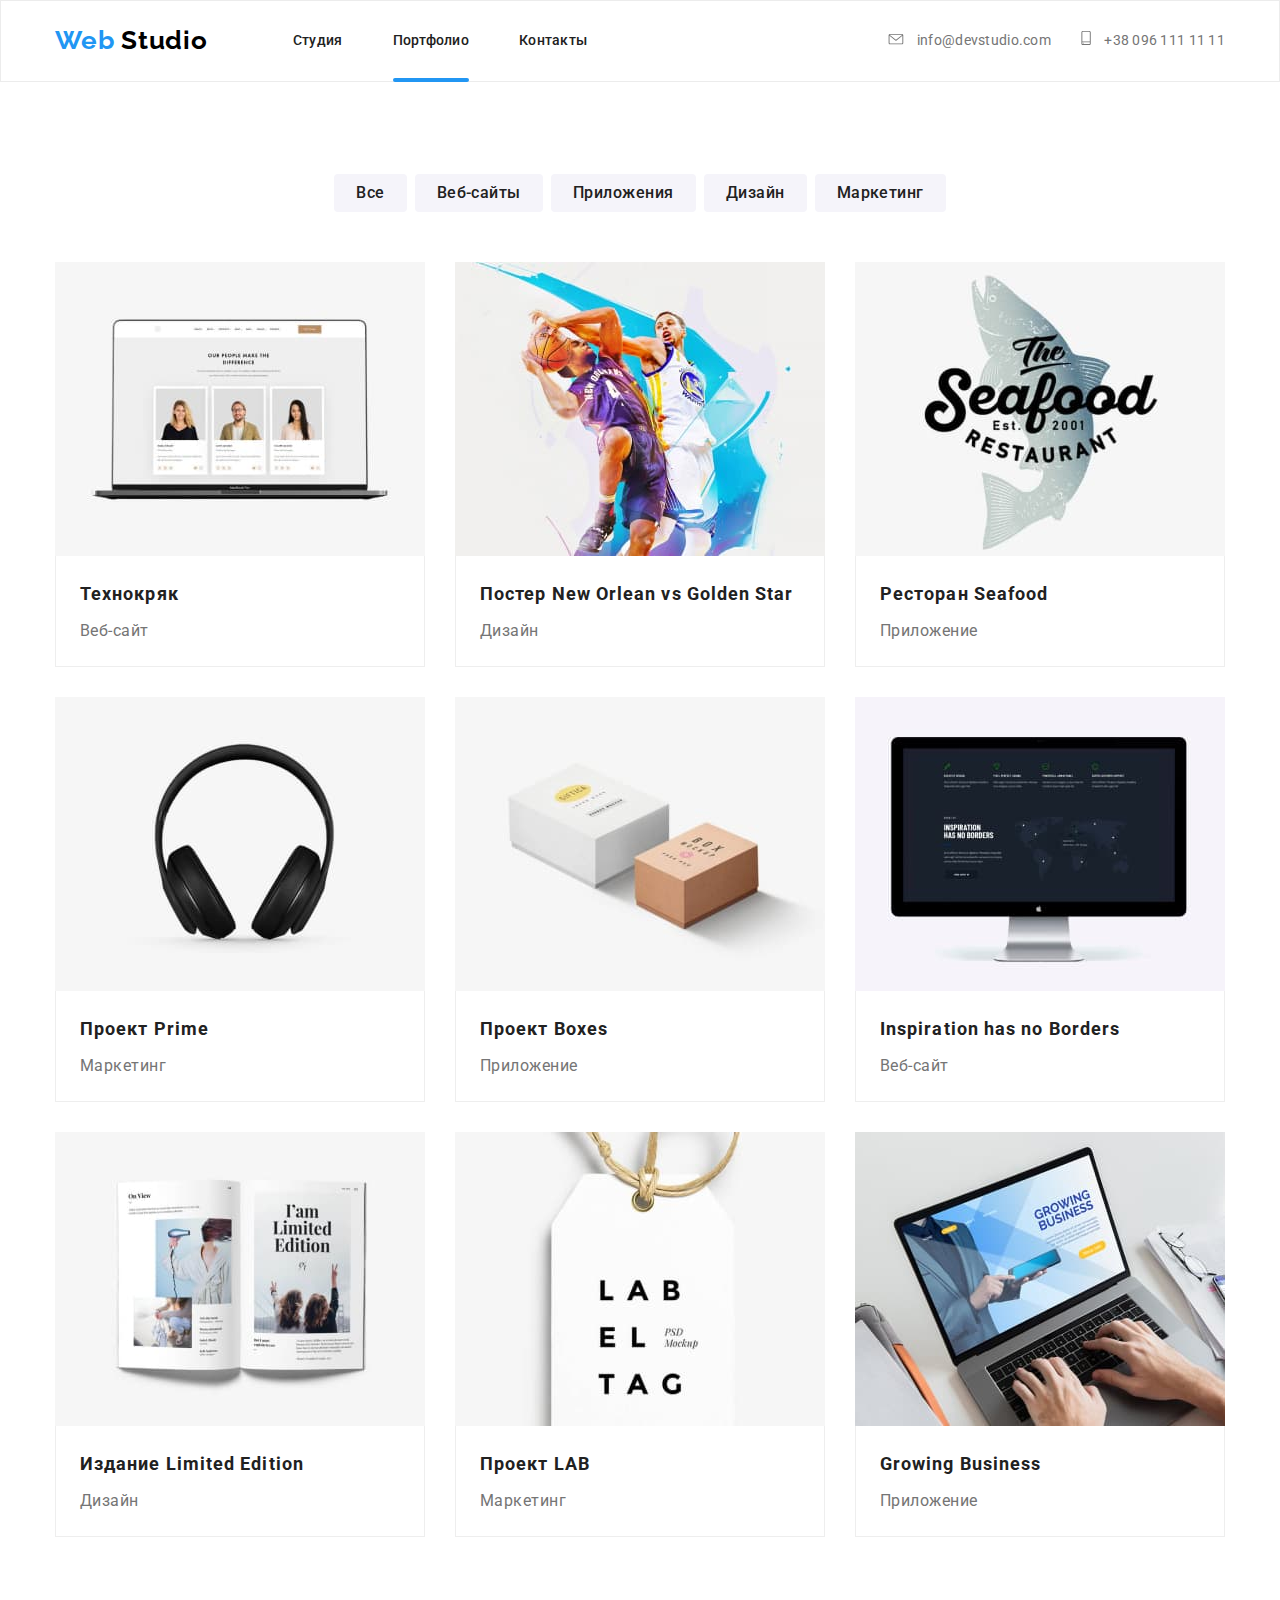
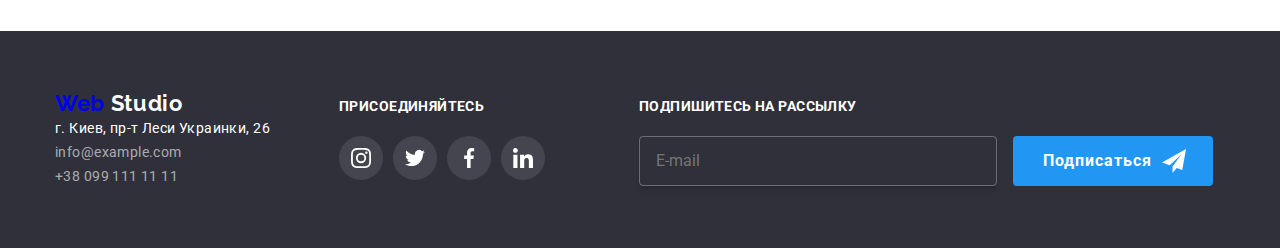
==== portfolio.html @ 0bca1846 "commit" ====
<!DOCTYPE html>
<html lang="ru">
<head>
    <meta charset="UTF-8">
    <meta name="viewport" content="width=device-width, initial-scale=1.0">
    <title>Портфолио</title>
    <link href="https://fonts.googleapis.com/css2?family=Raleway:wght@700&family=Roboto:wght@400;500;700;900&display=swap" rel="stylesheet">
    <link rel="stylesheet" href="https://cdnjs.cloudflare.com/ajax/libs/modern-normalize/0.6.0/modern-normalize.min.css"/>
    <link rel="stylesheet" href="./css/styles.css">
</head>
<body>
    <!-- Шапка сайта -->
    <header class="page-header">
        <!-- Главная навигация -->
        <div class="container header-menu">
            <nav>
                <a href="./index.html" lang="en" class="studio-logo">Web <span class="logo">Studio</span></a>
                <!-- Навигация на другие страницы -->
                <ul class="nav-bar">
                    <li><a href="./index.html" class="link">Студия</a></li>
                    <li><a href="./portfolio.html" target="_blank" class="link current">Портфолио</a></li>
                    <li><a href="./contacts.html" target="_blank" class="link">Контакты</a></li>
                </ul>
                </nav>
                <ul class="contacts">
                    <li>
                        <a href="mailto:info@devstudio.com" class="studio-contacts">
                            <svg class="icon-envelope"><use href="./images/sprite.svg#icon-envelope"></use></svg>
                            info@devstudio.com</a>
                    </li>
                    <li>
                        <a href="tel:+380961111111" class="studio-contacts">
                            <svg class="icon-smartphone"><use href="./images/sprite.svg#icon-smartphone"></use></svg>
                            +38 096 111 11 11</a>
                    </li>
                </ul>
        </div>
    </header>
    <!-- Основной контент портфолио веб-студии -->
    <!-- Навигация по альбомам -->
    <main>
        <section class="section">
            <div class="container">      
                <h1 class="visually-hidden">Карточки проектов</h1>
                <ul class="filter">
                    <li class="filter-btn"><button type="button" class="nav-portfolio">Все</button></li>
                    <li class="filter-btn"><button type="button" class="nav-portfolio">Веб-сайты</button></li>
                    <li class="filter-btn"><button type="button" class="nav-portfolio">Приложения</button></li>
                    <li class="filter-btn"><button type="button" class="nav-portfolio">Дизайн</button></li>
                    <li class="filter-btn"><button type="button" class="nav-portfolio">Маркетинг</button></li>
                </ul>
            </div>
        <!-- Примеры работ -->
            <div class="container">
                <ul class="work-list">
                    <li>
                        <a href="" class="work-item">
                            <div class="project-img">
                                <img src="./images/portfolio/project-1.jpg" alt="Оформление сайта" width="370" height="294"/>
                                <p class="overlay">Технокряк это современная площадка распространения коронавируса. Компании используют эту платформу для цифрового шпионажа и атак на защищённые сервера конкурентов.</p>
                            </div>
                            <div class="work-description">
                                <h2 class="list-title">Технокряк</h2>
                                <p class="work-type">Веб-сайт</p>
                            </div>
                        </a>
                    </li>
                    <li>
                        <a href="" class="work-item">
                            <div class="project-img">
                                <img src="./images/portfolio/project-2.jpg" alt="Постер с баскетболистами" width="370" height="294"/>
                                <p class="overlay">Технокряк это современная площадка распространения коронавируса. Компании используют эту платформу для цифрового шпионажа и атак на защищённые сервера конкурентов.</p>
                            </div>
                            <div class="work-description">
                                <h2 class="list-title">Постер New Orlean vs Golden Star</h2>
                                <p class="work-type">Дизайн</p>
                            </div>
                        </a>
                    </li>
                    <li>
                        <a href="" class="work-item">
                            <div class="project-img">
                                <img src="./images/portfolio/project-3.jpg" alt="Лого ресторана" width="370" height="294">
                                <p class="overlay">Технокряк это современная площадка распространения коронавируса. Компании используют эту платформу для цифрового шпионажа и атак на защищённые сервера конкурентов.</p>
                            </div>
                            <div class="work-description">
                                <h2 class="list-title">Ресторан Seafood</h2>
                                <p class="work-type">Приложение</p>
                            </div>
                        </a>
                    </li>
                    <li>
                        <a href="" class="work-item">
                            <div class="project-img">
                                <img src="./images/portfolio/project-4.jpg" alt="Наушники" width="370" height="294">
                                <p class="overlay">Технокряк это современная площадка распространения коронавируса. Компании используют эту платформу для цифрового шпионажа и атак на защищённые сервера конкурентов.</p>
                            </div>
                            <div class="work-description">
                                <h2 class="list-title">Проект Prime</h2>
                                <p class="work-type">Маркетинг</p>
                            </div>
                        </a>
                    </li>
                    <li>
                        <a href="" class="work-item">
                            <div class="project-img">
                                <img src="./images/portfolio/project-5.jpg" alt="Картонные коробки" width="370" height="294">
                                <p class="overlay">Технокряк это современная площадка распространения коронавируса. Компании используют эту платформу для цифрового шпионажа и атак на защищённые сервера конкурентов.</p>
                            </div>
                            <div class="work-description">
                                <h2 class="list-title">Проект Boxes</h2>
                                <p class="work-type">Приложение</p>
                            </div>
                        </a>
                    </li>
                    <li>
                        <a href="" class="work-item">
                            <div class="project-img">
                                <img src="./images/portfolio/project-6.jpg" alt="Монитор" width="370" height="294">
                                <p class="overlay">Технокряк это современная площадка распространения коронавируса. Компании используют эту платформу для цифрового шпионажа и атак на защищённые сервера конкурентов.</p>
                            </div>
                            <div class="work-description">
                                <h2 lang="en" class="list-title">Inspiration has no Borders</h2>
                                <p class="work-type">Веб-сайт</p>
                            </div>
                        </a>
                    </li>
                    <li>
                        <a href="" class="work-item">
                            <div class="project-img">
                                <img src="./images/portfolio/project-7.jpg" alt="Открытый журнал" width="370" height="294">
                                <p class="overlay">Технокряк это современная площадка распространения коронавируса. Компании используют эту платформу для цифрового шпионажа и атак на защищённые сервера конкурентов.</p>
                            </div>
                            <div class="work-description">
                                <h2 class="list-title">Издание Limited Edition</h2>
                                <p class="work-type">Дизайн</p>
                            </div>
                        </a>
                    </li>
                    <li>
                        <a href="" class="work-item">
                            <div class="project-img">
                                <img src="./images/portfolio/project-8.jpg" alt="Бирка для изделия" width="370" height="294">
                                <p class="overlay">Технокряк это современная площадка распространения коронавируса. Компании используют эту платформу для цифрового шпионажа и атак на защищённые сервера конкурентов.</p>
                            </div>
                            <div class="work-description">
                                <h2 lang="en" class="list-title">Проект LAB</h2>
                                <p class="work-type">Маркетинг</p>
                            </div>
                        </a>
                    </li>
                    <li>
                        <a href="" class="work-item">
                            <div class="project-img">
                                <img src="./images/portfolio/project-9.jpg" alt="Открытый ноутбук" width="370" height="294">
                                <p class="overlay">Технокряк это современная площадка распространения коронавируса. Компании используют эту платформу для цифрового шпионажа и атак на защищённые сервера конкурентов.</p>
                            </div>
                            <div class="work-description">
                                <h2 class="list-title">Growing Business</h2>
                                <p class="work-type">Приложение</p>
                            </div>
                        </a>
                    </li>
                </ul>
            </div>
        </section>
    </main>
    <!-- Подвал сайта -->
    <footer class="page-footer">
        <div class="container ">
            <div class="footer-box">
                <div class="location">
                    <a href="./index.html" lang="en" class="studio-logo-footer">Web <span class="footer-logo">Studio</span></a>
                    <a href="" class="map-link">г. Киев, пр-т Леси Украинки, 26</a>
                    <address>
                    <a href="mailto:info@example.com" class="footer-contacts">info@example.com</a><br/>
                    <a href="tel:+380991111111" class="footer-contacts">+38 099 111 11 11</a>
                    </address>
                </div>
                <div class="community">
                    <b class="join-us">Присоединяйтесь</b>
                    <ul class="community-footer">
                        <li class="icon icon-footer">
                            <a href="http://www.instagram.com" target="_blank" rel="noreferrer noopener" aria-label="Instagram link">
                                <svg width="20" height="20"><use href="./images/sprite.svg#icon-instagram"></use></svg>
                            </a>
                        </li>
                        <li class="icon icon-footer">
                            <a href="http://www.twitter.com" target="_blank" rel="noreferrer noopener" aria-label="Twitter link">
                                <svg width="20" height="20"><use href="./images/sprite.svg#icon-twitter"></use></svg>
                            </a>
                        </li>
                        <li class="icon icon-footer">
                            <a href="http://www.facebook.com" target="_blank" rel="noreferrer noopener" aria-label="Facebook link">
                                <svg width="20" height="20"><use href="./images/sprite.svg#icon-facebook"></use></svg> 
                            </a>
                        </li>
                        <li class="icon icon-footer">
                            <a href="http://www.linkedin.com" target="_blank" rel="noreferrer noopener" aria-label="LinkedIn link">
                                <svg width="20" height="20"><use href="./images/sprite.svg#icon-linkedin"></use></svg>
                            </a>
                        </li>
                    </ul>
                </div>
                <div class="subscribtion">
                <b class="join-us">Подпишитесь на рассылку</b>
                    <form>
                        <label><input type="email" name="email" required placeholder="E-mail" class="footer-input"></label>
                        <button class="subscribe-btn">Подписаться</button>
                    </form>                       
                </div>
            </div>
        </div>
    </footer>

</body>
</html>
---- css/styles.css ----
/* Палитра основных цветов лендинга
#757575; #2196F3; #212121; #FFFFFF; color: rgba(255, 255, 255, 0.6); color: rgba(255, 255, 255, 0.4);
#AFB1B8; #F5F4FA; #FFFFFF; #E5E5E5; #F5F4FA; #2F303A;*/

:root {
    --main-accent: #2196f3;
    --primary-page-text: #757575;
    --secondary-page-text: #212121;
    --logo-part-text: #000000;
    --page-hero-text: #ffffff;
    --footer-contacts: rgba(255, 255, 255, 0.6);
    --copyright: rgba(255, 255, 255, 0.4);
    --link-icons: #afb1b8;
    --bnf-icons-bg: #f5f4fa;
    --bnf-icons-1: #212121;
    --bnf-icons-2: #2196f3;
    --primary-bg: #ffffff;
    --fig-caption-bg: rgba(47, 48, 58, 0.8);
    --team-section-bg: #f5f4fa;
    --footer-bg: #2f303a;
    --footer-links-bg: rgba(255, 255, 255, 0.1);
    --portfolio-overlay: rgba(33, 150, 243, 0.9);
    --timing-function: cubic-bezier(0.4, 0, 0.2, 1);
    --animation-period: 250ms;
}

/* Шрифты  и главный фон страницы*/
body {
  padding-top: 80px;

  background-color: var(--primary-bg);

  font-family: 'Roboto', sans-serif;
}

img {
  display: block;
}

.visually-hidden {
  position: absolute;
  width: 1px;
  height: 1px;
  margin: -1px;
  padding: 0;
  overflow: hidden;
  border: 0;
  clip: rect(0 0 0 0);
}

.container {
  margin-left: auto;
  margin-right: auto;
  width: 1200px;
  padding-left: 15px;
  padding-right: 15px;
}

/* Шапка сайта */
.page-header {
  position: fixed;
  top: 0;
  left: 0;
  
  min-height: 80px;
  width: 100%;
  padding-top: 24px;
  padding-bottom: 25px;

  background-color: var(--primary-bg);
  border: 1px solid #ececec;
  z-index: 1;
}

.header-menu {
  display: flex;
  align-items: center;
}

/* Логотип веб-студии */
.studio-logo {
  display: inline-block;
  margin-right: 85px;
  color: var(--main-accent);

  font-family: Raleway;
  font-weight: 700;
  font-size: 26px;
  line-height: 1.2;
  letter-spacing: 0.03em;
  text-decoration: none;
}
/* Часть логотипа */
.logo {
  color: var(--logo-part-text);
}

nav {
  display: flex;
  align-items: center;
}

/* Меню навигации */
.nav-bar {
  display: flex;
  margin: 0px;
  padding: 0px;
  list-style-type: none;
}

.nav-bar .link {
  position: relative;

  color: var(--secondary-page-text);

  font-weight: 500;
  font-size: 14px;
  line-height: 1.14;
  letter-spacing: 0.02em;
  text-decoration: none;

  transition: var(--animation-period) var(--timing-function);
}

.nav-bar > li {
  margin-right: 50px;
}

.nav-bar > li:last-child {
  margin-right: 0px;
}

.current::after {
  content: '';

  position: absolute;
  left: 0;
  top: 45.5px;

  display: block;
  width: 100%;
  height: 4px;
  border-radius: 2px;

  background-color: var(--main-accent);
}

.link:hover,
.link:focus {
  color: var(--main-accent);
}

/* Контакты веб-студии */
.contacts {
  display: flex;
  align-items: center;

  margin-top: 0px;
  margin-right: 0px;
  margin-bottom: 0px;
  margin-left: auto;
  padding: 0px;

  list-style-type: none;
}

.contacts > li {
  margin-right: 30px;
}

.contacts > li:last-child {
  margin-right: 0px;
}

.studio-contacts {
  color: var(--primary-page-text);

  font-size: 14px;
  line-height: 1.14;
  letter-spacing: 0.02em;
  text-decoration: none;

  transition: var(--animation-period) var(--timing-function);
}

.studio-contacts:hover,
.studio-contacts:focus {
  color: var(--main-accent);
}

.icon-envelope {
  display: inline-flex;
  justify-content: center;
        
  width: 16px;
  height: 11px;
  margin-right: 10px;
  fill: currentColor;
  cursor: pointer;
}

.icon-smartphone {
  display: inline-flex;
  justify-content: center;
      
  width: 10px;
  height: 14px;
  margin-right: 10px;
  fill: currentColor;
  cursor: pointer;
}

/* Баннер с фоновым рисунком */
.banner {
  display: flex;
  flex-direction: column;
  justify-content: center;
  align-items: center;

  background-image: linear-gradient(to right, rgba(47, 48, 58, 0.8), rgba(47, 48, 58, 0.8)), url(../images/banner-image.jpg);
  background-color: rgba(47, 48, 58, 0.8);
  background-size: cover;
  background-repeat: no-repeat;
  background-position: center;

  max-width: 1600px;
  height: 600px;

  margin-left: auto;
  margin-right: auto;

  text-align: center;
}

.banner-text-box {
  display: inline-block;
  
  width: 696px;
  height: 120px;

  margin-bottom: 30px;
}

.banner-text {
  margin: 0px;
  margin: 0px;
  padding: 0px;

  font-weight: 900;
  font-size: 44px;
  line-height: 1.36;
  letter-spacing: 0.06em;
  text-transform: uppercase;

  color: var(--page-hero-text);
}

/* Кнопка заказа */
.order {
  padding: 10px 32px;
  min-width: 200px;

  border: 1px solid transparent;
  border-radius: 4px;

  color: var(--page-hero-text);
  background-color: var(--main-accent);

  font-weight: 700;
  font-size: 16px;
  line-height: 1.87;
  letter-spacing: 0.06em;
  text-decoration: none;
}

/* Основной контент */
.our-benefits {
  padding-top: 94px;

  color: var(--primary-page-text);

  font-size: 14px;
  line-height: 1.71;
  letter-spacing: 0.03em;
}

/* Наши преимущества */
.benefits-list {
  display: flex;
  justify-items: center;
  margin-top: 0px;
  margin-bottom: 0px;
  padding: 0px;

  list-style-type: none;
}

.bnf-icon {
  display: flex;
  justify-content: center;
  align-items: center;

  width: 270px;
  height: 120px;

  margin-bottom: 30px;
  border-radius: 4px;
    
  background-color:  var(--bnf-icons-bg);
}

.title {
  color: var(--secondary-page-text);
  margin-top: 0px;
  margin-bottom: 10px;

  font-weight: 700;
  font-size: 14px;
  line-height: 1.14;
  letter-spacing: 0.03em;
  text-transform: uppercase;
}

.benefits-list p {
  margin: 0px;
}

.benefits-list > li {
  margin-right: 30px;
}

.benefits-list > li:last-child {
  margin-right: 0px;
}

.box {
  border-bottom: 1px solid #ececec;

  width: 1200px;

  margin-left: auto;
  margin-right: auto;
  padding-bottom: 94px;
}

/* Чем мы занимаемся */
/* Заголовок секции */
.projects-title {
  color: var(--secondary-page-text);

  margin-top: 0px;
  margin-bottom: 50px;

  font-weight: 700;
  font-size: 36px;
  line-height: 1.17;
  letter-spacing: 0.03em;
  text-align: center;
}

.categories {
  display: flex;
  margin-top: 0px;
  margin-bottom: 0px;
  padding: 0px;

  list-style-type: none;
}

.categories > li {
  margin-right: 30px;
}

.categories > li:last-child {
  margin-right: 0px;
}

.target-img {
  position: relative;
}

/* Подписи к проектам */
.project {
  position: absolute;

  display: block;
  left: 0px;
  bottom: 0px;

  margin-top: 0px;
  margin-bottom: 0px;
  padding-top: 27px;
  padding-bottom: 27px;

  min-width: 370px;
  
  color: var(--page-hero-text);
  background-color: var(--fig-caption-bg);

  font-weight: 700;
  font-size: 14px;
  line-height: 1.14;
  letter-spacing: 0.03em;
  text-transform: uppercase;
  text-align: center;
}

/* Сотрудники */
.team {
  background-color: var(--team-section-bg);
}

/* Заголовок секции */
.team-title {
  margin-top: 0px;
  margin-bottom: 50px;

  color: var(--secondary-page-text);

  font-weight: bold;
  font-size: 36px;
  line-height: 1.17;
  letter-spacing: 0.03em;
  text-align: center;
}

.team-list {
  display: flex;
  margin-top: 0px;
  margin-bottom: 0px;
  padding: 0px;

  list-style-type: none;
}

.employee-card {
  margin-right: 30px;
  border-radius: 4px;

  text-align: center;

  background-color: var(--primary-bg);
  box-shadow: 0px 2px 1px rgba(0, 0, 0, 0.2), 0px 1px 1px rgba(0, 0, 0, 0.14), 0px 1px 3px rgba(0, 0, 0, 0.12);
}

.employee-card:last-child {
  margin-right: 0px;
}

.employee-card > img {
  margin-bottom: 30px;
}

/* Имя сотрудника */
.employee-name {
  margin-top: 0px;
  margin-bottom: 10px;

  color: var(--secondary-page-text);

  font-weight: 500;
  font-size: 16px;
  line-height: 1.19;
  letter-spacing: 0.03em;
}

/* Должность */
.employee-position {
  margin-top: 0px;
  margin-bottom: 28px;

  color: var(--primary-page-text);

  font-size: 16px;
  line-height: 1.19;
  letter-spacing: 0.03em;
}

.social-links-list {
  display: flex;
  align-items: center;
  justify-content: center;

  margin-top: 0px;
  margin-bottom: 24px;
  padding: 0px;

  list-style-type: none;
}

.icon {
  margin-right: 10px;  
}

.icon:last-child {
  margin-right: 0px;
}

.icon > a {
  display: flex;
  align-items: center;
  justify-content: center;

  width: 44px;
  height: 44px;

  border-radius: 50%;

  fill: var(--link-icons);

  transition: var(--animation-period) var(--timing-function);
}

.icon-footer > a {
  background-color: var(--footer-links-bg);
  fill: var(--page-hero-text);

  transition: var(--animation-period) var(--timing-function);
}

.icon a:hover,
.icon a:focus {
  background-color: var(--main-accent);
  fill: var(--page-hero-text);
}

/* Секция клиентов */
/* Заголовок секции */
.clients-title {
  margin-top: 0px;
  margin-bottom: 50px;

  color: var(--secondary-page-text);

  font-weight: 700;
  font-size: 36px;
  line-height: 1.17;
  letter-spacing: 0.03em;
  text-align: center;
}

.clients-list {
  display: flex;
  margin-top: 0px;
  margin-bottom: 0px;
  padding: 0px;

  list-style-type: none;
}

.clients-list > li {
  font-size: 0px;
  margin-right: 30px;
}

.clients-list > li:last-child {
  margin-right: 0px;
}

.client-icon {
  display: flex;
  align-items: center;
  justify-content: center;
  
  width: 170px;
  height: 90px;

  fill: var(--link-icons);

  border: 1px solid var(--link-icons);
  border-radius: 4px;

  transition: var(--animation-period) var(--timing-function);
}

.client-icon:hover,
.client-icon:focus {
  fill: var(--main-accent);
  border: 1px solid var(--main-accent);
}

/* Подвал сайта */
.page-footer {
  padding-top: 60px;
  padding-bottom: 60px;
  background-color: var(--footer-bg);
}

.footer-box {
  display: flex;
  align-items: baseline;
}

.location {
  display: inline-block;
  margin-right: 69px;
}

/* Логотип веб-студии в футере */
.studio-logo-footer {
  display: inline-block;

  font-family: Raleway;
  font-weight: 700;
  font-size: 22px;
  line-height: 1.18;
  letter-spacing: 0.03em;
  text-decoration: none;
}

.studio-logo-footer:visited {
  color: var(--main-accent);
}

.footer-logo {
  color: var(--page-hero-text);
}
/* Адрес веб-студии */
.map-link {
  display: block;

  color: var(--page-hero-text);

  font-style: normal;
  font-size: 14px;
  line-height: 1.71;
  letter-spacing: 0.03em;
  text-decoration: none;
}
/*  Контакты веб-студии в футере*/
.footer-contacts {
  color: var(--footer-contacts);

  font-style: normal;
  font-size: 14px;
  line-height: 1.71;
  letter-spacing: 0.03em;
  text-decoration: none;
}

/* Призыв "присоединяйтесь" */
.join-us {
  display: inline-block;
  margin-bottom: 21px;

  color: var(--page-hero-text);

  font-weight: 700;
  font-size: 14px;
  line-height: 1.14;
  letter-spacing: 0.03em;
  text-transform: uppercase;
}

.community-footer {
  display: flex;
  justify-content: center;

  margin-top: 0px;
  margin-bottom: 0px;
  padding: 0px;

  list-style-type: none;
}

.community-footer > li {
  margin-right: 10px;
}

.community-footer > li:last-child {
  margin-right: 94px;
}

.subscription {
  display: flex;

}

.footer-input {
  display: inline-block;

  margin-right: 12px;
  padding: 15px 16px;
  
  width: 358px;
  height: 50px;

  border: 1px solid rgba(255, 255, 255, 0.3);

  box-shadow: 0px 4px 4px rgba(0, 0, 0, 0.15);
  border-radius: 4px;

  background-color: transparent;
}

.subscribe-btn {
  position: relative;
  display: inline-flex;
  align-items: center;
  justify-content: space-between;
  
  padding-top: 10px;
  padding-bottom: 10px;
  padding-left: 29px;
  padding-right: 28px;
    
  min-width: 200px;
  max-height: 50px;

  border: 1px solid transparent;
  border-radius: 4px;

  color: var(--page-hero-text);
  background-color: var(--main-accent);

  font-weight: 700;
  font-size: 16px;
  line-height: 1.87;
  letter-spacing: 0.06em;
  text-decoration: none;
}

.subscribe-btn::after {
  position: absolute;
  left: 148px;

  display: inline-block;

  content: "";
  
  width: 24px;
  height: 24px;
    
  background-image: url('../images/icon-send.svg');
  background-repeat: no-repeat;
  background-size: contain;
 
}

/* Страница портфолио */

.section {
  padding-top: 94px;
  padding-bottom: 94px;
}

.filter {
  display: flex;
  justify-content: center;
  margin-top: 0px;
  margin-right: 0px;
  margin-bottom: 50px;
  margin-left: 0px;
  padding: 0px;

  list-style-type: none;
}

.nav-portfolio {
  min-height: 38px;
  padding: 6px 22px;

  border: none;
  border-radius: 4px;

  color: var(--secondary-page-text);
  background-color: var(--bnf-icons-bg);

  font-family: inherit;
  font-weight: 500;
  font-size: 16px;
  line-height: 1.62;
  text-align: center;
  letter-spacing: 0.03em;

  transition: var(--animation-period) var(--timing-function);
}

.filter-btn {
  margin-right: 8px;
}

.filter-btn:last-child {
  margin-right: 0px;
}

.nav-portfolio:hover,
.nav-portfolio:focus {
  color: var(--page-hero-text);
  background-color: var(--main-accent);
  box-shadow: 0px 2px 2px rgba(0, 0, 0, 0.12), 0px 1px 2px rgba(0, 0, 0, 0.08), 0px 3px 1px rgba(0, 0, 0, 0.1);
}

.work-list {
  display: flex;
  flex-wrap: wrap;
  margin: 0px;
  padding: 0px;
  list-style-type: none;
}

.work-list li {
  margin-right: 30px;
  margin-bottom: 30px;
}

.work-item {
  display: block;

  text-decoration: none;
}

.work-list li:nth-child(3n) {
  margin-right: 0px;
}

.work-list li:nth-last-child(-n + 3) {
  margin-bottom: 0px;
}

.project-img {
  position: relative;
  overflow: hidden;
}

.overlay {
  position: absolute;
  top: 0;
  left: 0;

  width: 100%;
  height: 100%;
  background-color: var(--portfolio-overlay);

  font-size: 18px;
  line-height: 1.56;
  letter-spacing: 0.03em;

  margin: 0px;
  padding: 63px 24px;

  color: var(--page-hero-text);

  transform: translateY(100%);
  opacity: 0;
  transition: var(--animation-period) var(--timing-function);
}

.work-item:hover,
.work-item:focus {
  box-shadow: 1px 4px 6px rgba(0, 0, 0, 0.16), 0px 4px 4px rgba(0, 0, 0, 0.06), 0px 1px 1px rgba(0, 0, 0, 0.12);
}

.work-item:hover .overlay,
.work-item:focus .overlay {
  transform: translateY(0);
  opacity: 1;
}

.list-title {
  margin-top: 0px;
  margin-bottom: 4px;
  padding: 0px;

  color: var(--secondary-page-text);

  font-weight: 700;
  font-size: 18px;
  line-height: 2;
  letter-spacing: 0.06em;
}

.work-type {
  margin: 0px;
  padding: 0px;

  color: var(--primary-page-text);

  font-size: 16px;
  line-height: 1.87;
  letter-spacing: 0.03em;
}

.work-description {
  padding: 20px 24px;
  border: 1px solid #eeeeee;
  border-top: transparent;

  background: var(--primary-bg);
}

.backdrop {
  position: fixed;
  top: 0;
  left: 0;
  
  width: 100%;
  height: 100%;
  
  background-color: rgba(0, 0, 0, 0.2);

  z-index: 2;

  opacity: 1;

  transition: opacity var(--animation-period) var(--timing-function);
}

.backdrop.is-hidden {
  opacity: 0;
  pointer-events: none;
}

.backdrop.is-hidden .modal {
  transform: translate(-50%, -50%) scale(0.9);
}

.modal {
  position: absolute;
  top: 50%;
  left: 50%;
  transform: translate(-50%, -50%) scale(1);
  
  width: 528px;
  height: 581px;
  
  padding: 40px;

  background-color: #fff;
  box-shadow: 0px 2px 1px rgba(0, 0, 0, 0.2), 0px 1px 1px rgba(0, 0, 0, 0.14), 0px 1px 3px rgba(0, 0, 0, 0.12);
  border-radius: 4px;

  transition: transform var(--animation-period) var(--timing-function);
}

.modal-header {
  position: relative;

  margin-bottom: 30px;

  font-weight: bold;
  font-size: 20px;
  line-height: 23px;
  text-align: center;
  letter-spacing: 0.03em;

  color: var(--secondary-page-text);
}

.btn-close-modal {
  position: absolute;
  top: 8px;
  right: 8px;

  display: inline-block;
    
  width: 30px;
  height: 30px;

  content: "";

  background-image: url(../images/icon-close-modal.svg);
  background-size: 11px 11px;
  background-position: center;
  background-repeat: no-repeat;
  background-color: var(--primary-bg);
  fill: var(--logo-part-text);

  border: 1px solid rgba(0, 0, 0, 0.1);
  border-radius: 50%;
}

.modal-input {
  position: relative;

  display: inline-block;
  margin-bottom: 29px;

  width: 448px;
  height: 40px;
    
  border: 1px solid rgba(33, 33, 33, 0.2);
  border-radius: 4px;

}

.input-label {
  position: absolute;
  top: 12px;
  left: 42px;

  font-size: 14px;
  line-height: 1.14;
  letter-spacing: 0.01em;

  color: var(--primary-page-text);
}
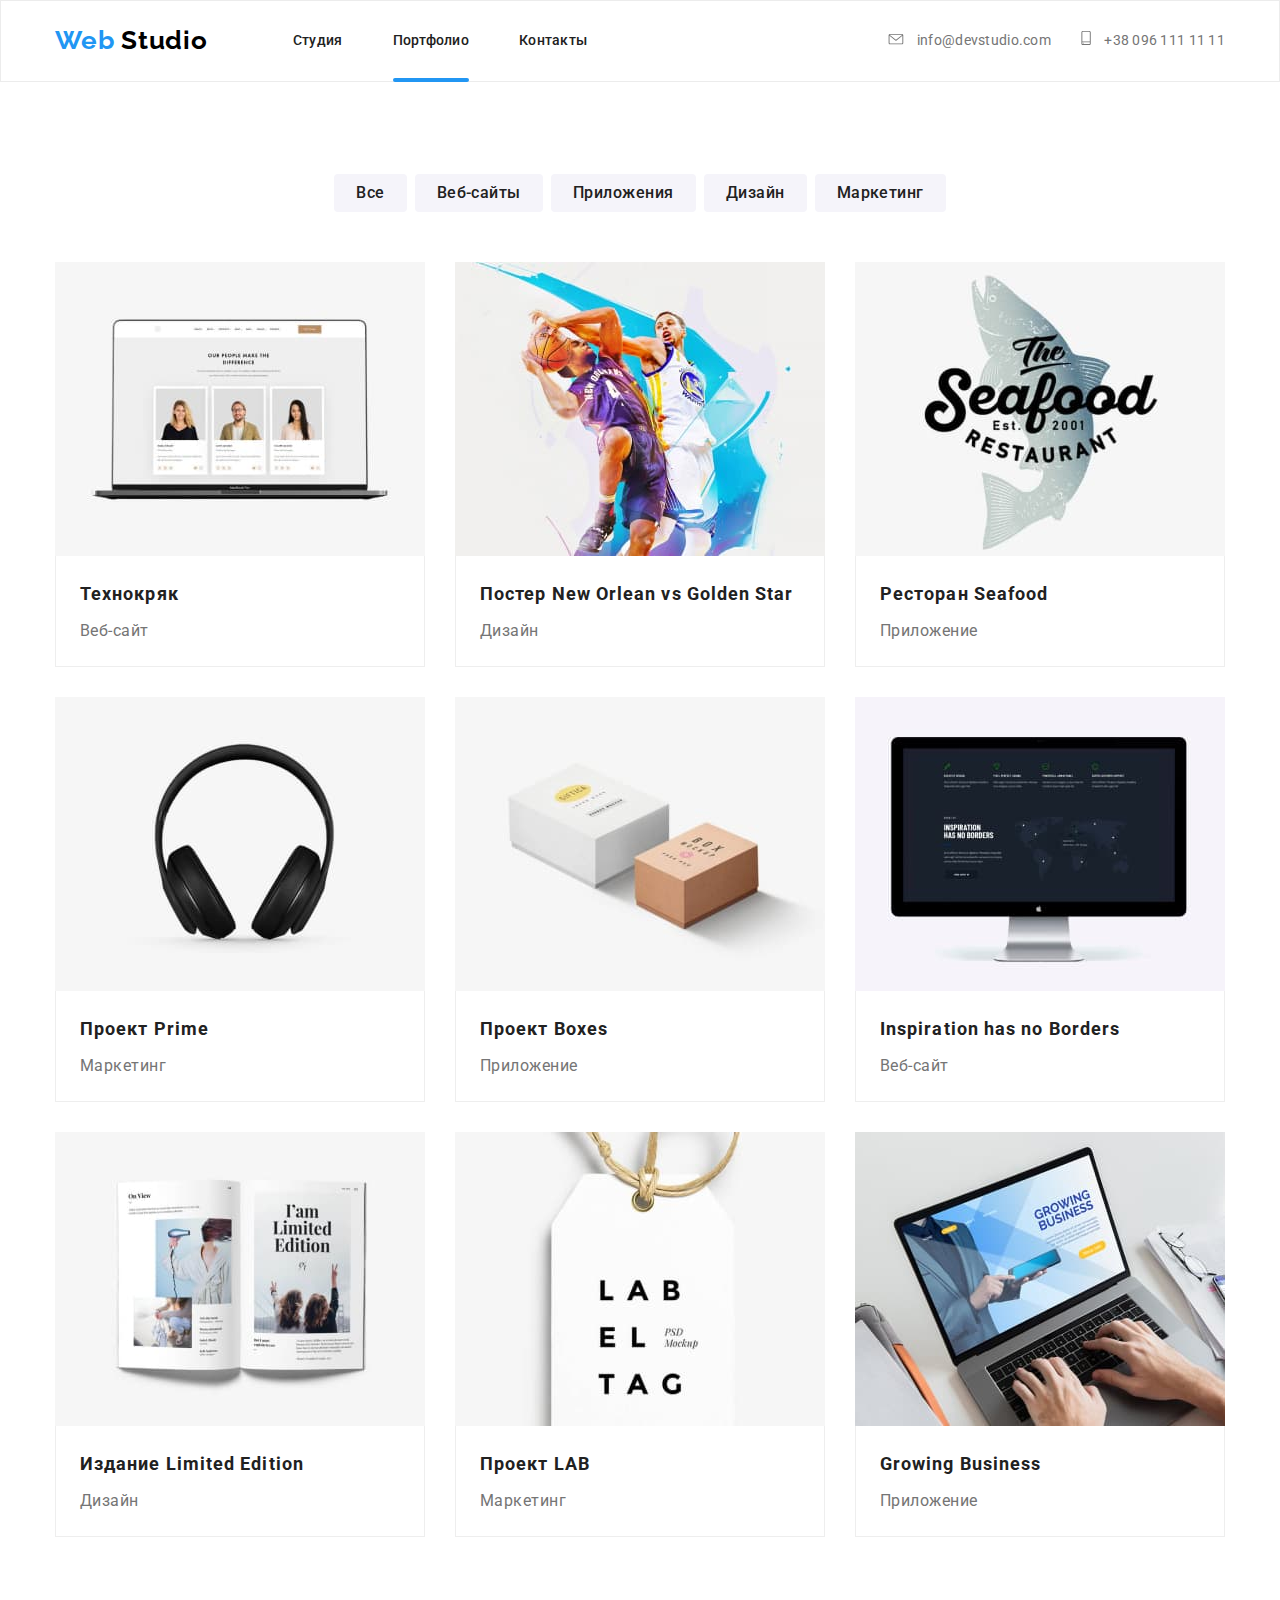
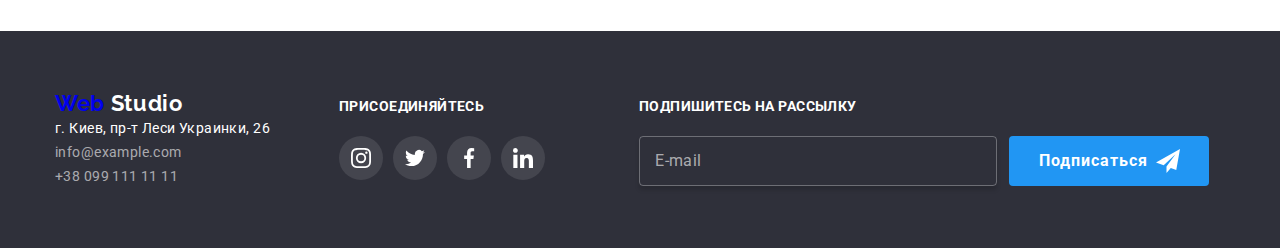
==== commit 4bc35839: "commit" ====
--- a/portfolio.html
+++ b/portfolio.html
@@ -204,9 +204,14 @@
                 </div>
                 <div class="subscribtion">
                 <b class="join-us">Подпишитесь на рассылку</b>
-                    <form>
-                        <label><input type="email" name="email" required placeholder="E-mail" class="footer-input"></label>
-                        <button class="subscribe-btn">Подписаться</button>
+                    <form class="footer-form js-speaker-form">
+                        <div class="form-field">
+                            <label for="mail-sub" class="mail-label">E-mail</label>
+                            <input type="email" name="mail-sub" id="mail-sub" placeholder=" " class="footer-input" required>
+                        </div>
+                        <button type="submit" class="subscribe-btn">Подписаться
+                            <svg width="24" height="24"><use href="./images/sprite.svg#icon-send"></use></svg>
+                        </button>
                     </form>                       
                 </div>
             </div>
--- a/css/styles.css
+++ b/css/styles.css
@@ -257,8 +257,10 @@
 
 /* Кнопка заказа */
 .order {
+
   padding: 10px 32px;
   min-width: 200px;
+  max-height: 50px;
 
   border: 1px solid transparent;
   border-radius: 4px;
@@ -671,9 +673,186 @@
   margin-right: 94px;
 }
 
+/* Страница портфолио */
+
+.section {
+  padding-top: 94px;
+  padding-bottom: 94px;
+}
+
+.filter {
+  display: flex;
+  justify-content: center;
+  margin-top: 0px;
+  margin-right: 0px;
+  margin-bottom: 50px;
+  margin-left: 0px;
+  padding: 0px;
+
+  list-style-type: none;
+}
+
+.nav-portfolio {
+  min-height: 38px;
+  padding: 6px 22px;
+
+  border: none;
+  border-radius: 4px;
+
+  color: var(--secondary-page-text);
+  background-color: var(--bnf-icons-bg);
+
+  font-family: inherit;
+  font-weight: 500;
+  font-size: 16px;
+  line-height: 1.62;
+  text-align: center;
+  letter-spacing: 0.03em;
+
+  transition: var(--animation-period) var(--timing-function);
+}
+
+.filter-btn {
+  margin-right: 8px;
+}
+
+.filter-btn:last-child {
+  margin-right: 0px;
+}
+
+.nav-portfolio:hover,
+.nav-portfolio:focus {
+  color: var(--page-hero-text);
+  background-color: var(--main-accent);
+  box-shadow: 0px 2px 2px rgba(0, 0, 0, 0.12), 0px 1px 2px rgba(0, 0, 0, 0.08), 0px 3px 1px rgba(0, 0, 0, 0.1);
+}
+
+.work-list {
+  display: flex;
+  flex-wrap: wrap;
+  margin: 0px;
+  padding: 0px;
+  list-style-type: none;
+}
+
+.work-list li {
+  margin-right: 30px;
+  margin-bottom: 30px;
+}
+
+.work-item {
+  display: block;
+
+  text-decoration: none;
+}
+
+.work-list li:nth-child(3n) {
+  margin-right: 0px;
+}
+
+.work-list li:nth-last-child(-n + 3) {
+  margin-bottom: 0px;
+}
+
+.project-img {
+  position: relative;
+  overflow: hidden;
+}
+
+.overlay {
+  position: absolute;
+  top: 0;
+  left: 0;
+
+  width: 100%;
+  height: 100%;
+  background-color: var(--portfolio-overlay);
+
+  font-size: 18px;
+  line-height: 1.56;
+  letter-spacing: 0.03em;
+
+  margin: 0px;
+  padding: 63px 24px;
+
+  color: var(--page-hero-text);
+
+  transform: translateY(100%);
+  opacity: 0;
+  transition: var(--animation-period) var(--timing-function);
+}
+
+.work-item:hover,
+.work-item:focus {
+  box-shadow: 1px 4px 6px rgba(0, 0, 0, 0.16), 0px 4px 4px rgba(0, 0, 0, 0.06), 0px 1px 1px rgba(0, 0, 0, 0.12);
+}
+
+.work-item:hover .overlay,
+.work-item:focus .overlay {
+  transform: translateY(0);
+  opacity: 1;
+}
+
+.list-title {
+  margin-top: 0px;
+  margin-bottom: 4px;
+  padding: 0px;
+
+  color: var(--secondary-page-text);
+
+  font-weight: 700;
+  font-size: 18px;
+  line-height: 2;
+  letter-spacing: 0.06em;
+}
+
+.work-type {
+  margin: 0px;
+  padding: 0px;
+
+  color: var(--primary-page-text);
+
+  font-size: 16px;
+  line-height: 1.87;
+  letter-spacing: 0.03em;
+}
+
+.work-description {
+  padding: 20px 24px;
+  border: 1px solid #eeeeee;
+  border-top: transparent;
+
+  background: var(--primary-bg);
+}
+
+/* Форма подписки в футере */
+
 .subscription {
   display: flex;
-
+}
+
+.footer-form {
+  display: flex;
+}
+
+.form-field {
+  position: relative;
+  display: flex;
+}
+
+.mail-label {
+  position: absolute;
+
+  top: 15px;
+  left: 16px;
+
+  display: inline-block;
+
+  font-size: 16px;
+  line-height: 1.25;
+  letter-spacing: 0.03em;
+
+  color: rgba(255, 255, 255, 0.6);
 }
 
 .footer-input {
@@ -694,7 +873,7 @@
 }
 
 .subscribe-btn {
-  position: relative;
+ 
   display: inline-flex;
   align-items: center;
   justify-content: space-between;
@@ -718,176 +897,11 @@
   line-height: 1.87;
   letter-spacing: 0.06em;
   text-decoration: none;
-}
-
-.subscribe-btn::after {
-  position: absolute;
-  left: 148px;
-
-  display: inline-block;
-
-  content: "";
-  
-  width: 24px;
-  height: 24px;
-    
-  background-image: url('../images/icon-send.svg');
-  background-repeat: no-repeat;
-  background-size: contain;
- 
-}
-
-/* Страница портфолио */
-
-.section {
-  padding-top: 94px;
-  padding-bottom: 94px;
-}
-
-.filter {
-  display: flex;
-  justify-content: center;
-  margin-top: 0px;
-  margin-right: 0px;
-  margin-bottom: 50px;
-  margin-left: 0px;
-  padding: 0px;
-
-  list-style-type: none;
-}
-
-.nav-portfolio {
-  min-height: 38px;
-  padding: 6px 22px;
-
-  border: none;
-  border-radius: 4px;
-
-  color: var(--secondary-page-text);
-  background-color: var(--bnf-icons-bg);
-
-  font-family: inherit;
-  font-weight: 500;
-  font-size: 16px;
-  line-height: 1.62;
-  text-align: center;
-  letter-spacing: 0.03em;
-
-  transition: var(--animation-period) var(--timing-function);
-}
-
-.filter-btn {
-  margin-right: 8px;
-}
-
-.filter-btn:last-child {
-  margin-right: 0px;
-}
-
-.nav-portfolio:hover,
-.nav-portfolio:focus {
-  color: var(--page-hero-text);
-  background-color: var(--main-accent);
-  box-shadow: 0px 2px 2px rgba(0, 0, 0, 0.12), 0px 1px 2px rgba(0, 0, 0, 0.08), 0px 3px 1px rgba(0, 0, 0, 0.1);
-}
-
-.work-list {
-  display: flex;
-  flex-wrap: wrap;
-  margin: 0px;
-  padding: 0px;
-  list-style-type: none;
-}
-
-.work-list li {
-  margin-right: 30px;
-  margin-bottom: 30px;
-}
-
-.work-item {
-  display: block;
-
-  text-decoration: none;
-}
-
-.work-list li:nth-child(3n) {
-  margin-right: 0px;
-}
-
-.work-list li:nth-last-child(-n + 3) {
-  margin-bottom: 0px;
-}
-
-.project-img {
-  position: relative;
-  overflow: hidden;
-}
-
-.overlay {
-  position: absolute;
-  top: 0;
-  left: 0;
-
-  width: 100%;
-  height: 100%;
-  background-color: var(--portfolio-overlay);
-
-  font-size: 18px;
-  line-height: 1.56;
-  letter-spacing: 0.03em;
-
-  margin: 0px;
-  padding: 63px 24px;
-
-  color: var(--page-hero-text);
-
-  transform: translateY(100%);
-  opacity: 0;
-  transition: var(--animation-period) var(--timing-function);
-}
-
-.work-item:hover,
-.work-item:focus {
-  box-shadow: 1px 4px 6px rgba(0, 0, 0, 0.16), 0px 4px 4px rgba(0, 0, 0, 0.06), 0px 1px 1px rgba(0, 0, 0, 0.12);
-}
-
-.work-item:hover .overlay,
-.work-item:focus .overlay {
-  transform: translateY(0);
-  opacity: 1;
-}
-
-.list-title {
-  margin-top: 0px;
-  margin-bottom: 4px;
-  padding: 0px;
-
-  color: var(--secondary-page-text);
-
-  font-weight: 700;
-  font-size: 18px;
-  line-height: 2;
-  letter-spacing: 0.06em;
-}
-
-.work-type {
-  margin: 0px;
-  padding: 0px;
-
-  color: var(--primary-page-text);
-
-  font-size: 16px;
-  line-height: 1.87;
-  letter-spacing: 0.03em;
-}
-
-.work-description {
-  padding: 20px 24px;
-  border: 1px solid #eeeeee;
-  border-top: transparent;
-
-  background: var(--primary-bg);
-}
+
+  fill: var(--primary-bg);
+}
+
+/* Модальное окно */
 
 .backdrop {
   position: fixed;
@@ -923,7 +937,7 @@
   
   width: 528px;
   height: 581px;
-  
+
   padding: 40px;
 
   background-color: #fff;
@@ -935,6 +949,8 @@
 
 .modal-header {
   position: relative;
+
+  display: inline-block;
 
   margin-bottom: 30px;
 
@@ -952,47 +968,165 @@
   top: 8px;
   right: 8px;
 
-  display: inline-block;
+  display: inline-flex;
+  justify-content: center;
+  align-items: center;
     
   width: 30px;
   height: 30px;
 
-  content: "";
-
-  background-image: url(../images/icon-close-modal.svg);
-  background-size: 11px 11px;
-  background-position: center;
-  background-repeat: no-repeat;
-  background-color: var(--primary-bg);
-  fill: var(--logo-part-text);
+  background-color: transparent;
+    
+  fill: var(--bnf-icons-1);
 
   border: 1px solid rgba(0, 0, 0, 0.1);
   border-radius: 50%;
+
+  cursor: pointer;
+
+  transition: var(--animation-period) var(--timing-function);
+}
+
+.btn-close-modal:hover, 
+.btn-close-modal:focus {
+  fill: var(--main-accent);
+}
+
+/* Форма модального окна */
+.modal-form-field {
+  position: relative;
+
+  display: inline-block;
+
+  margin-bottom: 28px;
+
+  border: 1px solid rgba(33, 33, 33, 0.2);
+  border-radius: 4px;
+  
+  font-size: 14px;
+  line-height: 1.14;
+  letter-spacing: 0.01em;
+
+  color: var(--primary-page-text);
+
+  fill: var(--bnf-icons-1);
+
+  transition: var(--animation-period) var(--timing-function);
+}
+
+.modal-form-field:hover,
+.modal-form-field:focus {
+  border-color: var(--main-accent);
+
+  color: var(--main-accent);
+  
+  fill: var(--main-accent);
 }
 
 .modal-input {
-  position: relative;
-
   display: inline-block;
-  margin-bottom: 29px;
+
+  padding-top: 12px;
+  padding-bottom: 12px;
+  padding-left: 42px;
+  padding-right: 18px;
 
   width: 448px;
   height: 40px;
     
-  border: 1px solid rgba(33, 33, 33, 0.2);
-  border-radius: 4px;
-
+  border: transparent;
+  resize: none;
 }
 
 .input-label {
   position: absolute;
   top: 12px;
   left: 42px;
+}
+
+.modal-form-field:hover .input-label {
+  transform: translateX(-32px) translateY(-32px);
+}
+
+.modal-form-field:hover textarea + .input-label {
+  transform: translateX(-8px) translateY(-32px);
+}
+
+.icon-modal {
+  position: absolute;
+  top: 11px;
+  left: 16px;
+}
+
+.modal-form-field > textarea
+{
+  display: inline-block;
+  padding: 12px 16px;
+  /* margin-bottom: 20px; */
+
+  height: 120px;
+}
+
+.comment-field {
+margin-bottom: 20px;
+}
+
+textarea + .input-label {
+  left: 16px;
+}
+
+.checkbox-label {
+  display: inline-flex;
+  align-items: center;
+
+  margin-bottom: 30px;
 
   font-size: 14px;
-  line-height: 1.14;
-  letter-spacing: 0.01em;
+  line-height: 1.71;
+  letter-spacing: 0.03em;
 
   color: var(--primary-page-text);
 }
 
+.checkbox-label a {
+  color: var(--main-accent);
+}
+
+.checkbox {
+  -webkit-appearance: none;
+  -moz-appearance: none;
+  appearance: none;
+
+  position: absolute;
+}
+
+.checkbox-icon {
+  display: inline-block;
+
+  margin-right: 7px;
+
+  width: 16px;
+  height: 15px;
+
+  border: 2px solid var(--logo-part-text);
+  border-radius: 4px;
+}
+
+.checkbox:checked + .checkbox-icon {
+  background-origin: border-box;
+  border-color: var(--main-accent);
+  background-color: var(--main-accent);
+  background-image: url('../images/icon-check.svg');
+
+  background-size: contain;
+  background-repeat: no-repeat;
+  background-position: center;
+}
+
+.submit {
+  transform: translateX(124px);
+
+  padding: 10px 56px;
+
+  box-shadow: 0px 4px 4px rgba(0, 0, 0, 0.15);
+}